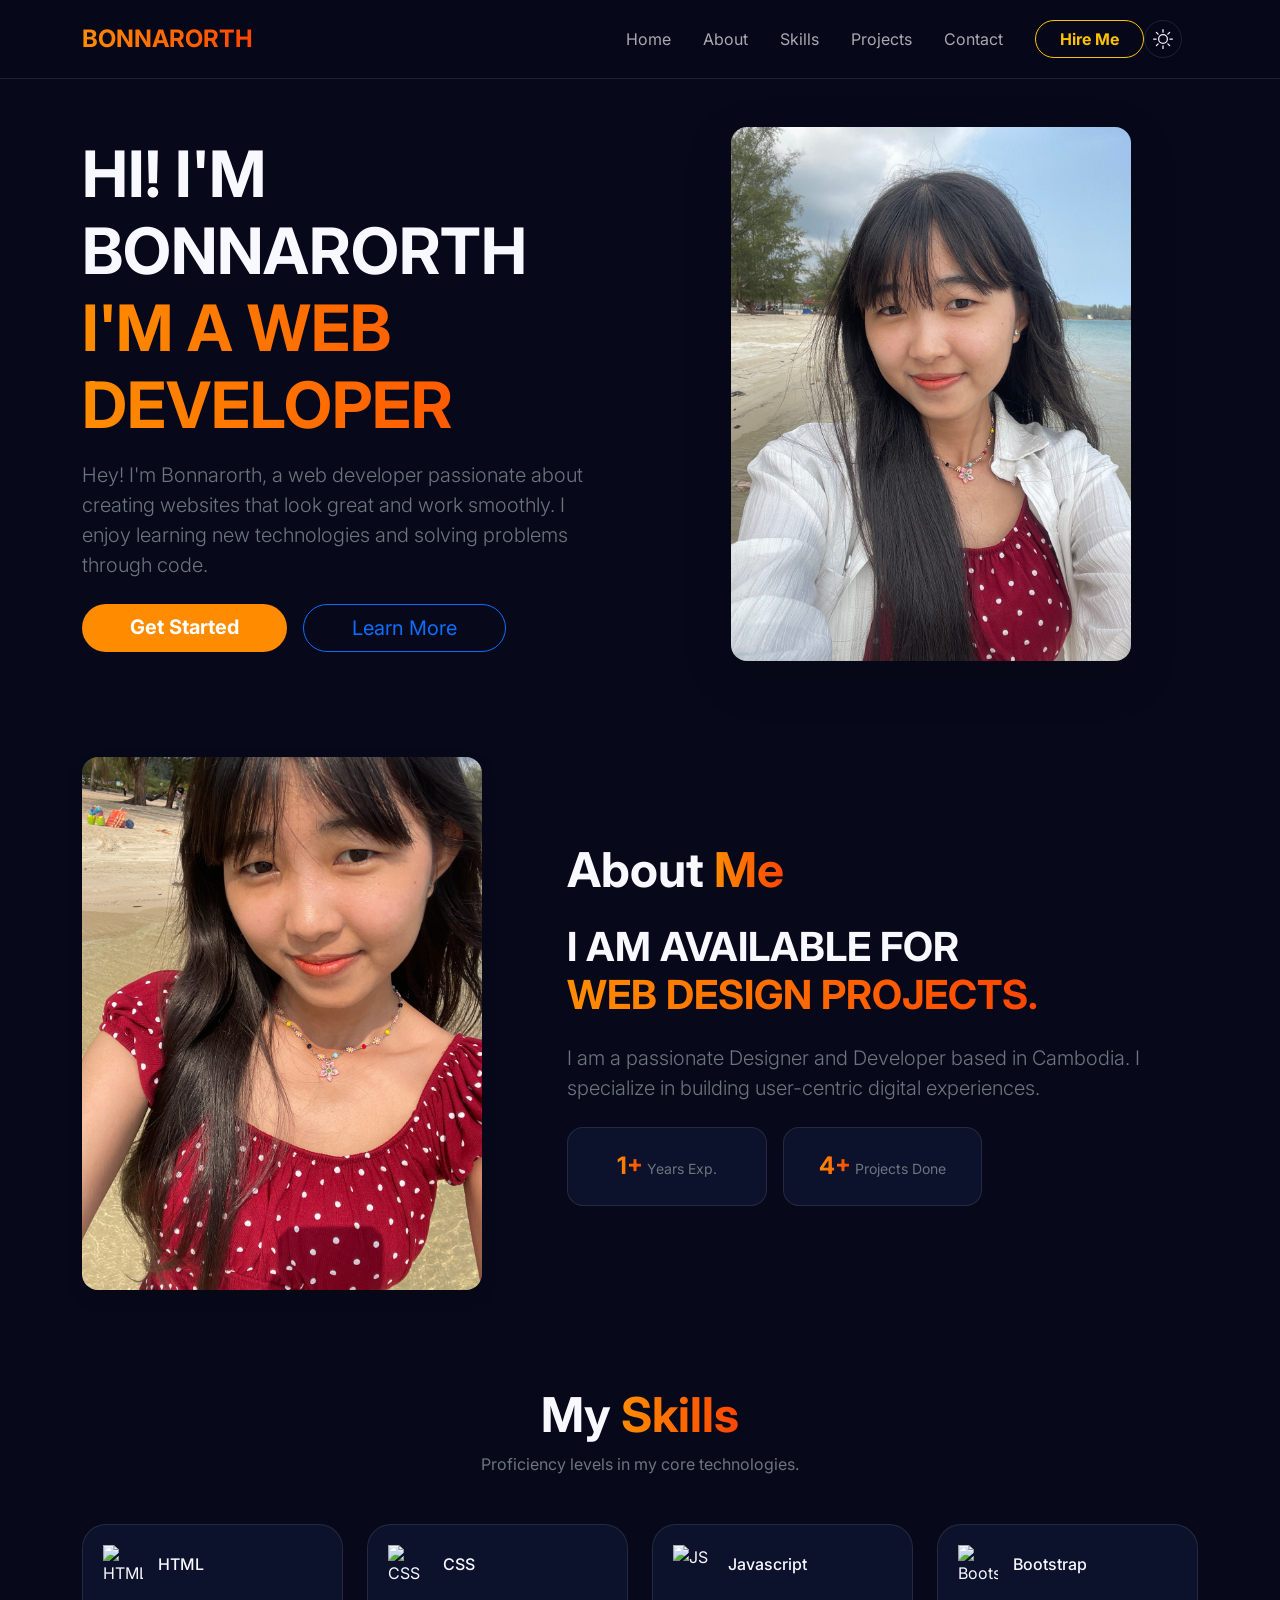
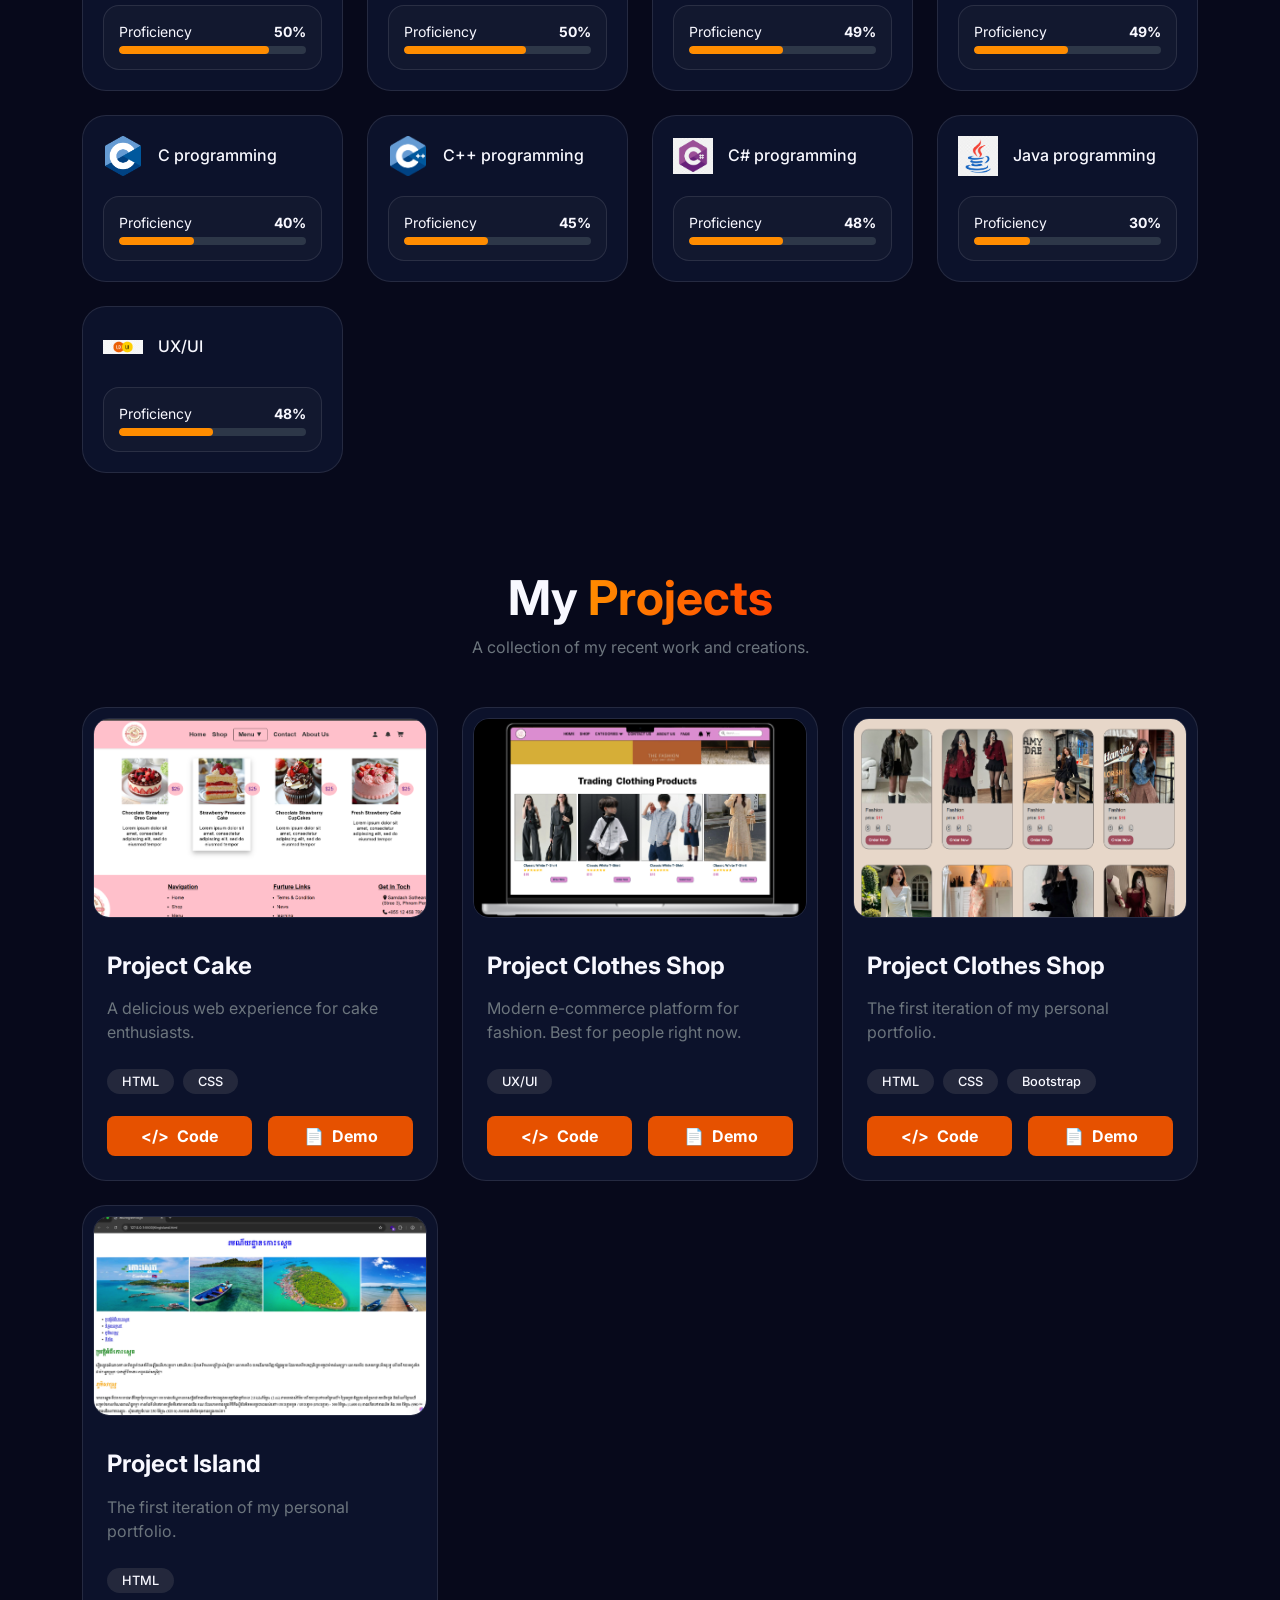
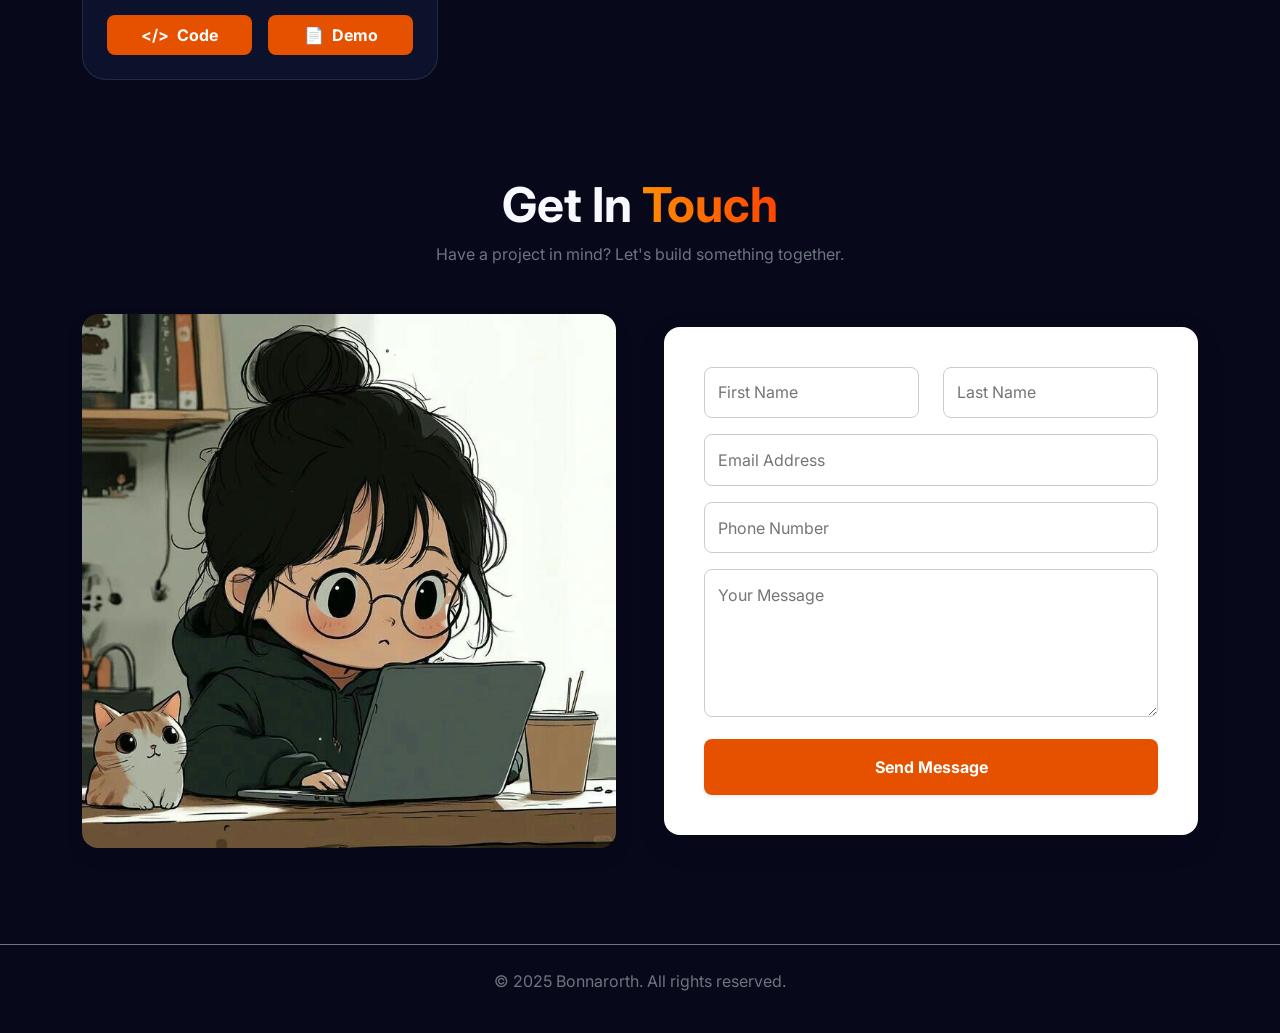
==== portfolio.html @ 2c01cbe7 "add file" ====
<!doctype html>
<html lang="en" data-bs-theme="dark">
  <head>
    <meta charset="UTF-8" />
    <meta name="viewport" content="width=device-width, initial-scale=1.0" />
    <title>Bonnarorth - Designer Portfolio</title>

    <!-- Load Bootstrap 5 CSS CDN -->
    <link
      href="https://cdn.jsdelivr.net/npm/bootstrap@5.3.3/dist/css/bootstrap.min.css"
      rel="stylesheet"
    />
    <link rel="stylesheet" href="./portfolio.css" />
  </head>
  <body>
    <header class="navbar-custom-style">
      <nav class="navbar navbar-expand-lg">
        <div class="container py-2">
          <a class="navbar-brand fs-4 fw-bold text-gradient" href="#home"
            >BONNARORTH</a
          >

          <div class="d-flex align-items-center ms-auto ms-lg-0 order-lg-2">
            <!-- Theme Toggle -->
            <button
              id="themeSwitcher"
              class="theme-toggle"
              title="Toggle Theme"
            >
              <svg
                id="themeIcon"
                xmlns="http://www.w3.org/2000/svg"
                width="20"
                height="20"
                fill="currentColor"
                viewBox="0 0 16 16"
              >
                <path
                  d="M8 11a3 3 0 1 1 0-6 3 3 0 0 1 0 6zm0 1a4 4 0 1 0 0-8 4 4 0 0 0 0 8zM8 0a.5.5 0 0 1 .5.5v2a.5.5 0 0 1-1 0v-2A.5.5 0 0 1 8 0zm0 13a.5.5 0 0 1 .5.5v2a.5.5 0 0 1-1 0v-2A.5.5 0 0 1 8 13zm8-5a.5.5 0 0 1-.5.5h-2a.5.5 0 0 1 0-1h2a.5.5 0 0 1 .5.5zM3 8a.5.5 0 0 1-.5.5h-2a.5.5 0 0 1 0-1h2A.5.5 0 0 1 3 8zm10.657-5.657a.5.5 0 0 1 0 .707l-1.414 1.415a.5.5 0 1 1-.707-.708l1.414-1.414a.5.5 0 0 1 .707 0zm-9.193 9.193a.5.5 0 0 1 0 .707L3.05 13.657a.5.5 0 0 1-.707-.707l1.414-1.414a.5.5 0 0 1 .707 0zm9.193 2.121a.5.5 0 0 1-.707 0l-1.414-1.414a.5.5 0 0 1 .707-.707l1.414 1.414a.5.5 0 0 1 0 .707zM4.464 4.465a.5.5 0 0 1-.707 0L2.343 3.05a.5.5 0 1 1 .707-.707l1.414 1.414a.5.5 0 0 1 0 .708z"
                />
              </svg>
            </button>

            <button
              class="navbar-toggler"
              type="button"
              data-bs-toggle="collapse"
              data-bs-target="#navbarNav"
            >
              <span class="navbar-toggler-icon"></span>
            </button>
          </div>

          <div
            class="collapse navbar-collapse justify-content-end order-lg-1"
            id="navbarNav"
          >
            <ul class="navbar-nav gap-3">
              <li class="nav-item">
                <a class="nav-link" href="#home">Home</a>
              </li>
              <li class="nav-item">
                <a class="nav-link" href="#about">About</a>
              </li>
              <li class="nav-item">
                <a class="nav-link" href="#skills">Skills</a>
              </li>
              <li class="nav-item">
                <a class="nav-link" href="#projects">Projects</a>
              </li>
              <li class="nav-item">
                <a class="nav-link" href="#contact">Contact</a>
              </li>
            </ul>
            <a
              href="#contact"
              class="btn btn-outline-warning rounded-pill px-4 ms-lg-4 fw-bold"
              >Hire Me</a
            >
          </div>
        </div>
      </nav>
    </header>

    <main>
      <!-- Hero Section -->
      <section
        id="home"
        class="py-5"
        style="min-height: 70vh; display: flex; align-items: center"
      >
        <div class="container">
          <div class="row align-items-center g-5">
            <div class="col-lg-6 animate-fade-in">
              <h1 class="display-3 fw-bolder mb-3">
                HI! I'M BONNARORTH
                <br /><span class="text-gradient">I'M A WEB DEVELOPER</span>
              </h1>
              <p class="lead text-secondary mb-4">
                Hey! I'm Bonnarorth, a web developer passionate about creating
                websites that look great and work smoothly. I enjoy learning new
                technologies and solving problems through code.
              </p>
              <div class="d-flex gap-3">
                <a
                  href="#contact"
                  class="btn btn-warning btn-lg rounded-pill px-5 fw-bold"
                  style="background: #ff8c00; border: none; color: white"
                  >Get Started</a
                >
                <a
                  href="#about"
                  class="btn btn-outline-primary btn-lg rounded-pill px-5"
                  >Learn More</a
                >
              </div>
            </div>
            <div class="col-lg-6 text-center animate-fade-in">
              <img
                src="./photo/prof.jpeg"
                alt="Portrait"
                class="rounded-4 w-100 shadow-lg"
                style="max-width: 400px"
                onerror="this.src = 'https://placehold.co/400x400'"
              />
            </div>
          </div>
        </div>
      </section>

      <!-- About Me Section -->
      <section id="about" class="py-5">
        <div
          class="container"
          data-aos="fade-down"
          data-aos-easing="linear"
          data-aos-duration="1500"
        >
          <div class="row align-items-center g-5">
            <div class="col-lg-5 animate-fade-in">
              <img
                src="./photo/prof2.jpeg"
                class="img-fluid rounded-4 shadow"
                alt="About Me"
                width="400px"
              />
            </div>
            <div class="col-lg-7 animate-fade-in">
              <h2 class="display-5 fw-bold mb-4">
                About <span class="text-gradient">Me</span>
              </h2>
              <h2 class="display-6 fw-bold mb-4">
                I AM AVAILABLE FOR
                <span class="text-gradient">WEB DESIGN PROJECTS.</span>
              </h2>
              <p class="lead text-secondary mb-4">
                I am a passionate Designer and Developer based in Cambodia. I
                specialize in building user-centric digital experiences.
              </p>
              <div class="row g-3">
                <div class="col-6 col-md-4">
                  <div class="stat-card">
                    <h4 class="fw-bold text-gradient mb-0">1+</h4>
                    <small class="text-secondary">Years Exp.</small>
                  </div>
                </div>
                <div class="col-6 col-md-4">
                  <div class="stat-card">
                    <h4 class="fw-bold text-gradient mb-0">4+</h4>
                    <small class="text-secondary">Projects Done</small>
                  </div>
                </div>
              </div>
            </div>
          </div>
        </div>
      </section>

      <!-- Technical Skills Section -->
      <section id="skills" class="py-5">
        <div class="container">
          <div class="text-center mb-5 animate-fade-in">
            <h2 class="display-5 fw-bold">
              My <span class="text-gradient">Skills</span>
            </h2>
            <p class="text-secondary">
              Proficiency levels in my core technologies.
            </p>
          </div>
          <div class="row g-4">
            <!-- Skills Loop -->
            <div class="col-md-6 col-lg-3 animate-fade-in">
              <div class="skill-card-container">
                <div class="skill-header">
                  <img
                    src="https://cdn.jsdelivr.net/gh/devicons/devicon/icons/html5/html5-original.svg"
                    class="skill-icon"
                    alt="HTML"
                  />
                  <h3 class="skill-title fs-6 m-0">HTML</h3>
                </div>
                <div class="proficiency-box">
                  <div class="d-flex justify-content-between mb-1">
                    <small>Proficiency</small>
                    <small class="proficiency-value fw-bold" data-target="80"
                      >0%</small
                    >
                  </div>
                  <div class="custom-progress">
                    <div class="custom-progress-bar" style="width: 0%"></div>
                  </div>
                </div>
              </div>
            </div>
            <!-- CSS -->
            <div class="col-md-6 col-lg-3 animate-fade-in">
              <div class="skill-card-container">
                <div class="skill-header">
                  <img
                    src="https://cdn.jsdelivr.net/gh/devicons/devicon/icons/css3/css3-original.svg"
                    class="skill-icon"
                    alt="CSS"
                  />
                  <h3 class="skill-title fs-6 m-0">CSS</h3>
                </div>
                <div class="proficiency-box">
                  <div class="d-flex justify-content-between mb-1">
                    <small>Proficiency</small>
                    <small class="proficiency-value fw-bold" data-target="65"
                      >0%</small
                    >
                  </div>
                  <div class="custom-progress">
                    <div class="custom-progress-bar" style="width: 0%"></div>
                  </div>
                </div>
              </div>
            </div>
            <!-- JS -->
            <div class="col-md-6 col-lg-3 animate-fade-in">
              <div class="skill-card-container">
                <div class="skill-header">
                  <img
                    src="https://cdn.jsdelivr.net/gh/devicons/devicon/icons/javascript/javascript-original.svg"
                    class="skill-icon"
                    alt="JS"
                  />
                  <h3 class="skill-title fs-6 m-0">Javascript</h3>
                </div>
                <div class="proficiency-box">
                  <div class="d-flex justify-content-between mb-1">
                    <small>Proficiency</small>
                    <small class="proficiency-value fw-bold" data-target="50"
                      >0%</small
                    >
                  </div>
                  <div class="custom-progress">
                    <div class="custom-progress-bar" style="width: 0%"></div>
                  </div>
                </div>
              </div>
            </div>
            <!-- Bootstrap -->
            <div class="col-md-6 col-lg-3 animate-fade-in">
              <div class="skill-card-container">
                <div class="skill-header">
                  <img
                    src="https://cdn.jsdelivr.net/gh/devicons/devicon/icons/bootstrap/bootstrap-original.svg"
                    class="skill-icon"
                    alt="Bootstrap"
                  />
                  <h3 class="skill-title fs-6 m-0">Bootstrap</h3>
                </div>
                <div class="proficiency-box">
                  <div class="d-flex justify-content-between mb-1">
                    <small>Proficiency</small>
                    <small class="proficiency-value fw-bold" data-target="50"
                      >0%</small
                    >
                  </div>
                  <div class="custom-progress">
                    <div class="custom-progress-bar" style="width: 0%"></div>
                  </div>
                </div>
              </div>
            </div>
            <!-- C programming -->
            <div class="col-md-6 col-lg-3 animate-fade-in">
              <div class="skill-card-container">
                <div class="skill-header">
                  <img
                    src="./photo/C_Programming.png"
                    class="skill-icon"
                    alt="JS"
                  />
                  <h3 class="skill-title fs-6 m-0">C programming</h3>
                </div>
                <div class="proficiency-box">
                  <div class="d-flex justify-content-between mb-1">
                    <small>Proficiency</small>
                    <small class="proficiency-value fw-bold" data-target="40"
                      >0%</small
                    >
                  </div>
                  <div class="custom-progress">
                    <div class="custom-progress-bar" style="width: 0%"></div>
                  </div>
                </div>
              </div>
            </div>
            <!-- c++ programming -->
            <div class="col-md-6 col-lg-3 animate-fade-in">
              <div class="skill-card-container">
                <div class="skill-header">
                  <img
                    src="./photo/ISO_C++.png"
                    class="skill-icon"
                    alt="Bootstrap"
                  />
                  <h3 class="skill-title fs-6 m-0">C++ programming</h3>
                </div>
                <div class="proficiency-box">
                  <div class="d-flex justify-content-between mb-1">
                    <small>Proficiency</small>
                    <small class="proficiency-value fw-bold" data-target="45"
                      >0%</small
                    >
                  </div>
                  <div class="custom-progress">
                    <div class="custom-progress-bar" style="width: 0%"></div>
                  </div>
                </div>
              </div>
            </div>
            <!-- C# programming -->
            <div class="col-md-6 col-lg-3 animate-fade-in">
              <div class="skill-card-container">
                <div class="skill-header">
                  <img
                    src="./photo/png-clipart-c-programming-language-logo-.png"
                    class="skill-icon"
                    alt="JS"
                  />
                  <h3 class="skill-title fs-6 m-0">C# programming</h3>
                </div>
                <div class="proficiency-box">
                  <div class="d-flex justify-content-between mb-1">
                    <small>Proficiency</small>
                    <small class="proficiency-value fw-bold" data-target="50"
                      >0%</small
                    >
                  </div>
                  <div class="custom-progress">
                    <div class="custom-progress-bar" style="width: 0%"></div>
                  </div>
                </div>
              </div>
            </div>
            <!-- Java programming -->
            <div class="col-md-6 col-lg-3 animate-fade-in">
              <div class="skill-card-container">
                <div class="skill-header">
                  <img
                    src="./photo/java-text.png"
                    class="skill-icon"
                    alt="Bootstrap"
                  />
                  <h3 class="skill-title fs-6 m-0">Java programming</h3>
                </div>
                <div class="proficiency-box">
                  <div class="d-flex justify-content-between mb-1">
                    <small>Proficiency</small>
                    <small class="proficiency-value fw-bold" data-target="30"
                      >0%</small
                    >
                  </div>
                  <div class="custom-progress">
                    <div class="custom-progress-bar" style="width: 0%"></div>
                  </div>
                </div>
              </div>
            </div>
            <!--UX/UI-->
            <div class="col-md-6 col-lg-3 animate-fade-in">
              <div class="skill-card-container">
                <div class="skill-header">
                  <img
                    src="./photo/UI.png"
                    class="skill-icon"
                    alt="Bootstrap"
                  />
                  <h3 class="skill-title fs-6 m-0">UX/UI</h3>
                </div>
                <div class="proficiency-box">
                  <div class="d-flex justify-content-between mb-1">
                    <small>Proficiency</small>
                    <small class="proficiency-value fw-bold" data-target="50"
                      >0%</small
                    >
                  </div>
                  <div class="custom-progress">
                    <div class="custom-progress-bar" style="width: 0%"></div>
                  </div>
                </div>
              </div>
            </div>
          </div>
        </div>
      </section>

      <!-- My Projects Section -->
      <section id="projects" class="py-5">
        <div class="container">
          <div class="text-center mb-5 animate-fade-in">
            <h2 class="display-5 fw-bold">
              My <span class="text-gradient">Projects</span>
            </h2>
            <p class="text-secondary">
              A collection of my recent work and creations.
            </p>
          </div>

          <div class="row g-4">
            <!-- Project 1 -->
            <div class="col-md-4 animate-fade-in">
              <div class="project-card">
                <div class="project-img-container">
                  <img
                    src="./photo/program1.png"
                    class="project-img"
                    alt="Project Cake"
                  />
                </div>
                <div class="project-body">
                  <h4 class="fw-bold mb-3">Project Cake</h4>
                  <p class="text-secondary mb-4">
                    A delicious web experience for cake enthusiasts.
                  </p>
                  <div class="mb-4">
                    <span class="tag-pill">HTML</span>
                    <span class="tag-pill">CSS</span>
                  </div>
                  <div class="d-flex gap-3">
                    <a href="#" class="btn-project text-decoration-none"
                      ><span>&lt;/&gt;</span> Code</a
                    >
                    <a href="#" class="btn-project text-decoration-none"
                      ><span>&#128196;</span> Demo</a
                    >
                  </div>
                </div>
              </div>
            </div>

            <!-- Project 2 -->
            <div class="col-md-4 animate-fade-in">
              <div class="project-card">
                <div class="project-img-container">
                  <img
                    src="./photo/UI02.png"
                    class="project-img"
                    alt="Project Clothes Shop"
                  />
                </div>
                <div class="project-body">
                  <h4 class="fw-bold mb-3">Project Clothes Shop</h4>
                  <p class="text-secondary mb-4">
                    Modern e-commerce platform for fashion. Best for people
                    right now.
                  </p>
                  <div class="mb-4">
                    <span class="tag-pill">UX/UI</span>
                  </div>
                  <div class="d-flex gap-3">
                    <a href="#" class="btn-project text-decoration-none"
                      ><span>&lt;/&gt;</span> Code</a
                    >
                    <a href="#" class="btn-project text-decoration-none"
                      ><span>&#128196;</span> Demo</a
                    >
                  </div>
                </div>
              </div>
            </div>

            <!-- Project 3 -->
            <div class="col-md-4 animate-fade-in">
              <div class="project-card">
                <div class="project-img-container">
                  <img
                    src="./photo/program2.png"
                    class="project-img"
                    alt="Project Portfolio"
                  />
                </div>
                <div class="project-body">
                  <h4 class="fw-bold mb-3">Project Clothes Shop</h4>
                  <p class="text-secondary mb-4">
                    The first iteration of my personal portfolio.
                  </p>
                  <div class="mb-4">
                    <span class="tag-pill">HTML</span>
                    <span class="tag-pill">CSS</span>
                    <span class="tag-pill">Bootstrap</span>
                  </div>
                  <div class="d-flex gap-3">
                    <a href="#" class="btn-project text-decoration-none"
                      ><span>&lt;/&gt;</span> Code</a
                    >
                    <a href="#" class="btn-project text-decoration-none"
                      ><span>&#128196;</span> Demo</a
                    >
                  </div>
                </div>
              </div>
            </div>

            <!-- Project 4 -->
            <div class="col-md-4 animate-fade-in">
              <div class="project-card">
                <div class="project-img-container">
                  <img
                    src="./photo/Island.jpeg"
                    class="project-img"
                    alt="Project Portfolio"
                  />
                </div>
                <div class="project-body">
                  <h4 class="fw-bold mb-3">Project Island</h4>
                  <p class="text-secondary mb-4">
                    The first iteration of my personal portfolio.
                  </p>
                  <div class="mb-4">
                    <span class="tag-pill">HTML</span>
                  </div>
                  <div class="d-flex gap-3">
                    <a
                      href="https://github.com/engbonnaroth-crypto/View_Island.git"
                      class="btn-project text-decoration-none"
                      ><span>&lt;/&gt;</span> Code</a
                    >
                    <a href="#" class="btn-project text-decoration-none"
                      ><span>&#128196;</span> Demo</a
                    >
                  </div>
                </div>
              </div>
            </div>
          </div>
        </div>
      </section>

      <!-- Get In Touch Section -->
      <section id="contact" class="py-5">
        <div class="container">
          <div class="text-center mb-5 animate-fade-in">
            <h2 class="display-5 fw-bold">
              Get In <span class="text-gradient">Touch</span>
            </h2>
            <p class="text-secondary">
              Have a project in mind? Let's build something together.
            </p>
          </div>
          <div class="row g-5 align-items-center">
            <div class="col-lg-6 animate-fade-in">
              <img
                src="./photo/contact_pf.jpg"
                alt="Contact Illustration"
                class="contact-illustration shadow"
                width="400px"
              />
            </div>
            <div class="col-lg-6 animate-fade-in">
              <div class="contact-container">
                <form>
                  <div class="row">
                    <div class="col-md-6">
                      <input type="text" id="fname" placeholder="First Name" />
                    </div>
                    <div class="col-md-6">
                      <input type="text" id="lname" placeholder="Last Name" />
                    </div>
                  </div>
                  <input type="email" id="temail" placeholder="Email Address" />
                  <input type="text" id="tphone" placeholder="Phone Number" />
                  <textarea
                    rows="5"
                    id="tmessage"
                    placeholder="Your Message"
                  ></textarea>
                  <button
                    type="button"
                    onclick="send()"
                    class="btn btn-send-message shadow-sm"
                  >
                    Send Message
                  </button>
                </form>
              </div>
            </div>
          </div>
        </div>
      </section>
    </main>

    <footer class="py-4 border-top border-secondary mt-5">
      <div class="container text-center text-secondary">
        <p>&copy; 2025 Bonnarorth. All rights reserved.</p>
      </div>
    </footer>

    <script src="https://cdn.jsdelivr.net/npm/bootstrap@5.3.3/dist/js/bootstrap.bundle.min.js"></script>
    <script src="./portfolio.js"></script>
  </body>
  <script>
    AOS.init();
  </script>
</html>
---- portfolio.css ----
@import url("https://fonts.googleapis.com/css2?family=Inter:wght@100..900&display=swap");

:root {
  /* Dark Theme Defaults */
  --bs-body-bg: #07091b;
  --bs-body-color: #f8f8ff;
  --secondary-bg-custom: #0c122b;
  --accent-color: #d35400;
  --card-border: rgba(255, 255, 255, 0.1);
  --nav-bg: rgba(7, 9, 27, 0.9);
  --contact-form-bg: #ffffff;
  --contact-form-text: #333333;
}

[data-bs-theme="light"] {
  --bs-body-bg: #f8f9fa;
  --bs-body-color: #1a1a1a;
  --secondary-bg-custom: #ffffff;
  --card-border: rgba(0, 0, 0, 0.1);
  --nav-bg: rgba(248, 249, 250, 0.9);
  --contact-form-bg: #f0f2f5;
}

body {
  font-family: "Inter", sans-serif;
  background-color: var(--bs-body-bg);
  color: var(--bs-body-color);
  line-height: 1.5;
  scroll-behavior: smooth;
  transition:
    background-color 0.3s ease,
    color 0.3s ease;
}

/* Standard Sticky Navbar */
.navbar-custom-style {
  position: sticky;
  top: 0;
  width: 100%;
  z-index: 2000;
  background-color: var(--nav-bg);
  backdrop-filter: blur(15px);
  border-bottom: 1px solid var(--card-border);
  transition: background-color 0.3s ease;
}

section[id] {
  scroll-margin-top: 80px;
}

/* Theme Toggle Button */
.theme-toggle {
  cursor: pointer;
  padding: 8px;
  border-radius: 50%;
  display: flex;
  align-items: center;
  justify-content: center;
  border: 1px solid var(--card-border);
  background: transparent;
  color: var(--bs-body-color);
  margin-right: 1rem;
  transition: all 0.3s ease;
}

.theme-toggle:hover {
  background: rgba(255, 140, 0, 0.1);
}

/* Skill Card Styles */
.skill-card-container {
  background: var(--secondary-bg-custom);
  border: 1px solid var(--card-border);
  border-radius: 1.5rem;
  padding: 20px;
  height: 100%;
  transition:
    transform 0.3s ease,
    background-color 0.3s ease;
}

.skill-header {
  display: flex;
  align-items: center;
  gap: 15px;
  margin-bottom: 20px;
}

.skill-icon {
  width: 40px;
  height: 40px;
  object-fit: contain;
}

.proficiency-box {
  background: rgba(128, 128, 128, 0.05);
  border: 1px solid var(--card-border);
  border-radius: 1rem;
  padding: 15px;
}

.custom-progress {
  height: 8px;
  background-color: #2d3748;
  border-radius: 10px;
  overflow: hidden;
}

.custom-progress-bar {
  height: 100%;
  background-color: #ff8c00;
  width: 0%;
  transition: width 1.5s ease-in-out;
  border-radius: 10px;
}

/* Project Card Styles */
.project-card {
  background: var(--secondary-bg-custom);
  border: 1px solid var(--card-border);
  border-radius: 1.5rem;
  overflow: hidden;
  transition:
    transform 0.3s ease,
    background-color 0.3s ease;
  height: 100%;
}

.project-card:hover {
  transform: translateY(-5px);
}

.project-img-container {
  padding: 10px;
}

.project-img {
  width: 100%;
  border-radius: 1rem;
  border: 1px solid var(--card-border);
  height: 200px;
  object-fit: cover;
}

.project-body {
  padding: 1.5rem;
}

.tag-pill {
  background-color: rgba(128, 128, 128, 0.2);
  color: var(--bs-body-color);
  padding: 5px 15px;
  border-radius: 50px;
  font-size: 0.8rem;
  margin-right: 5px;
  font-weight: 500;
}

.btn-project {
  background-color: #e65100;
  color: white;
  border: none;
  padding: 8px 20px;
  border-radius: 0.5rem;
  font-weight: bold;
  display: flex;
  align-items: center;
  justify-content: center;
  gap: 8px;
  flex: 1;
  transition: opacity 0.3s;
}

.btn-project:hover {
  opacity: 0.9;
  color: white;
}

/* Contact Form Styles */
.contact-container {
  background: var(--contact-form-bg);
  padding: 2.5rem;
  border-radius: 1rem;
  box-shadow: 0 10px 30px rgba(0, 0, 0, 0.1);
  color: var(--contact-form-text);
  transition: background-color 0.3s ease;
}

.contact-container input,
.contact-container textarea {
  border: 1px solid #ccc;
  border-radius: 0.5rem;
  padding: 0.8rem;
  margin-bottom: 1rem;
  width: 100%;
  background: #fff;
  color: #333;
}

.btn-send-message {
  background-color: #e65100;
  color: white;
  border: none;
  width: 100%;
  padding: 1rem;
  font-weight: bold;
  border-radius: 0.5rem;
}

.contact-illustration {
  width: 100%;
  border-radius: 1rem;
}

/* General UI Elements */
.text-gradient {
  background-image: linear-gradient(90deg, #ff8c00, #ff4500);
  background-clip: text;
  -webkit-background-clip: text;
  color: transparent;
  -webkit-text-fill-color: transparent;
  display: inline-block;
}

.stat-card {
  background: var(--secondary-bg-custom);
  border-radius: 1rem;
  padding: 1.5rem;
  border: 1px solid var(--card-border);
  text-align: center;
  transition: background-color 0.3s ease;
}

.animate-fade-in {
  opacity: 0;
  transform: translateY(20px);
  transition: 0.8s ease-out;
}
.animate-slide-up {
  opacity: 1;
  transform: translateY(0);
}
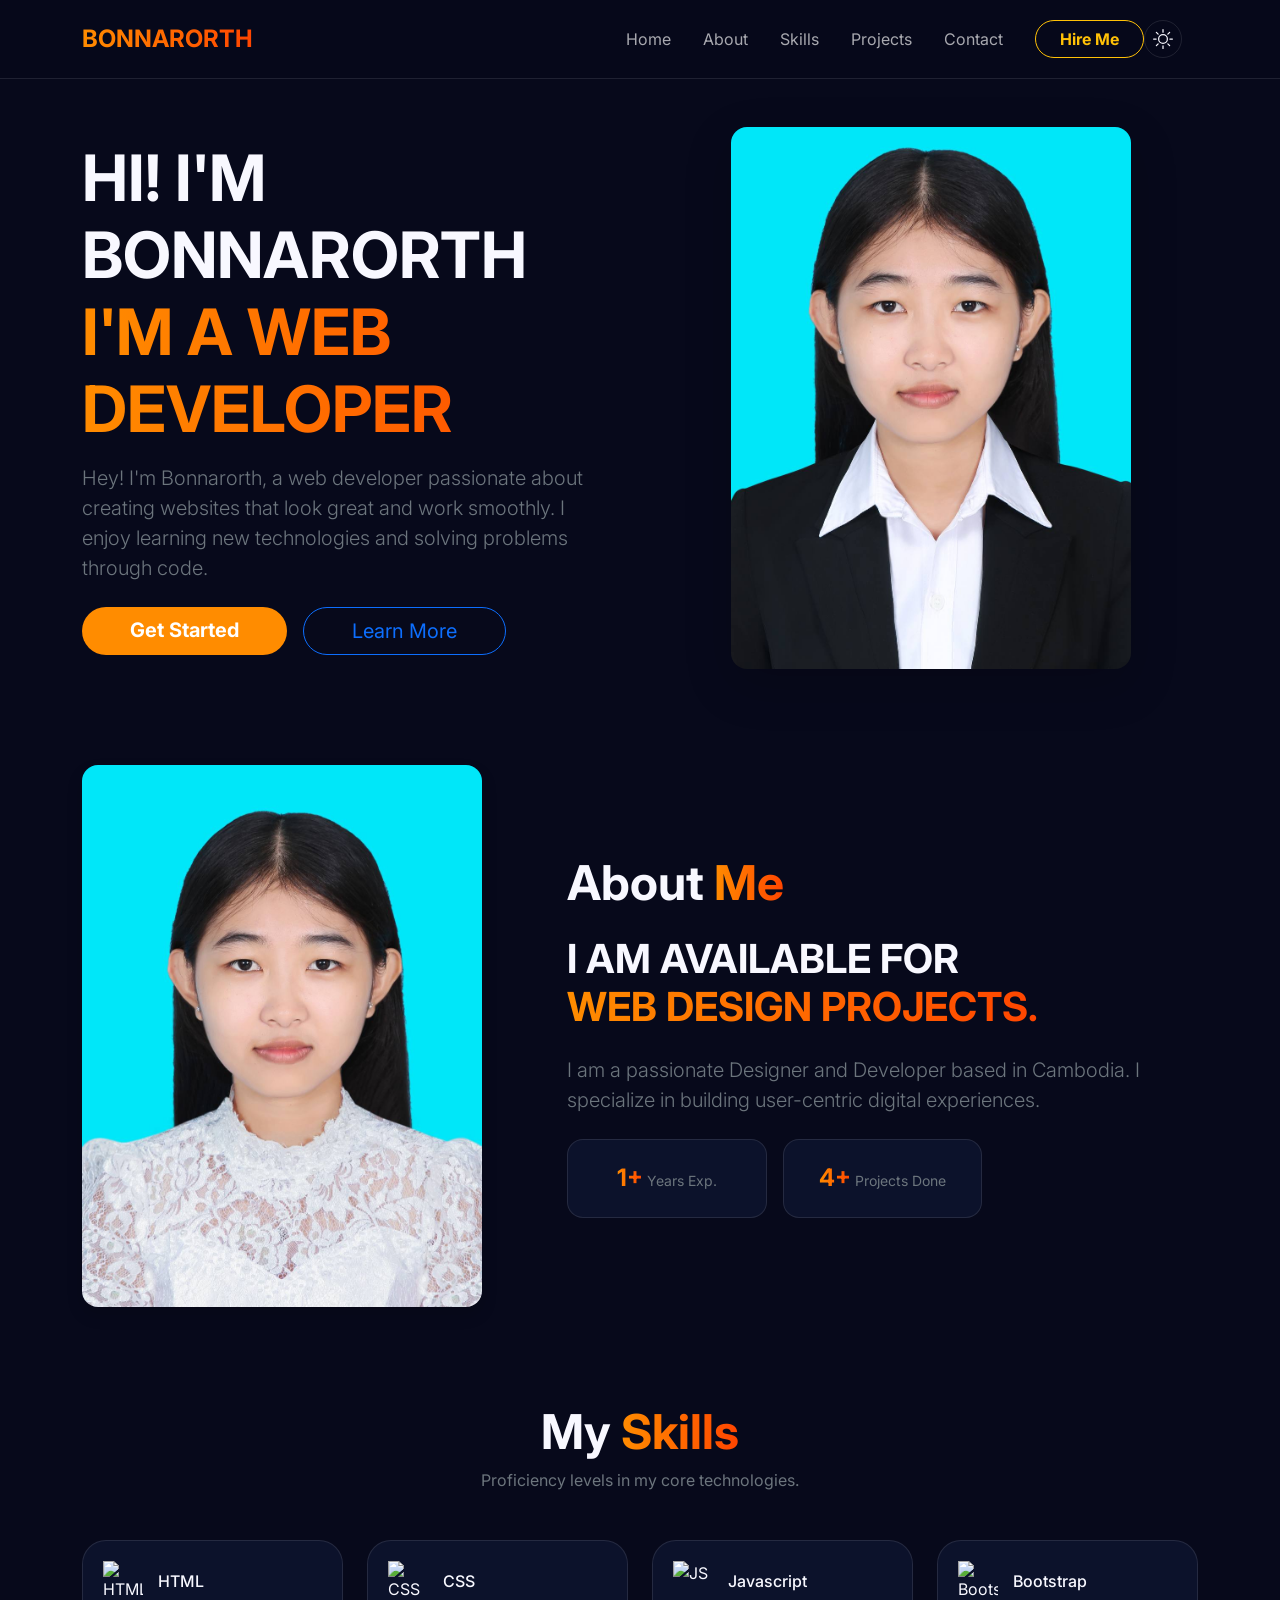
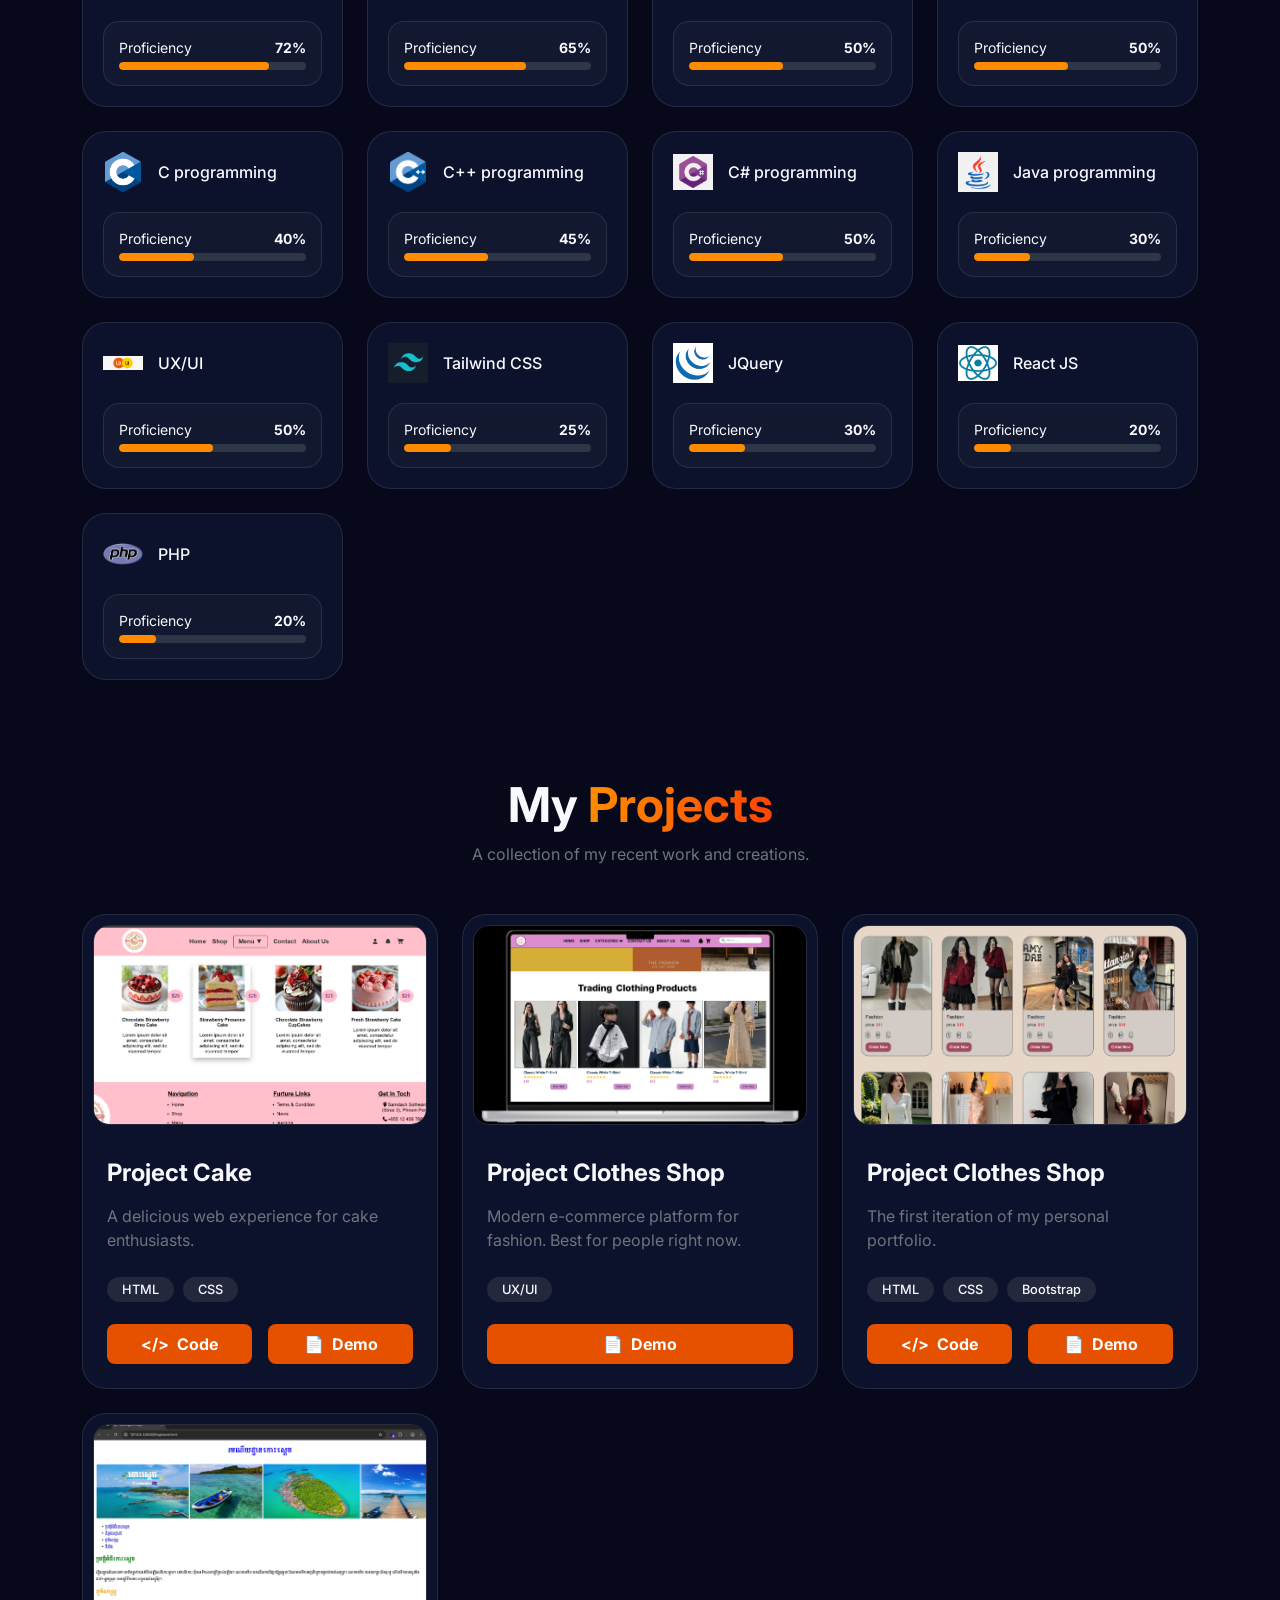
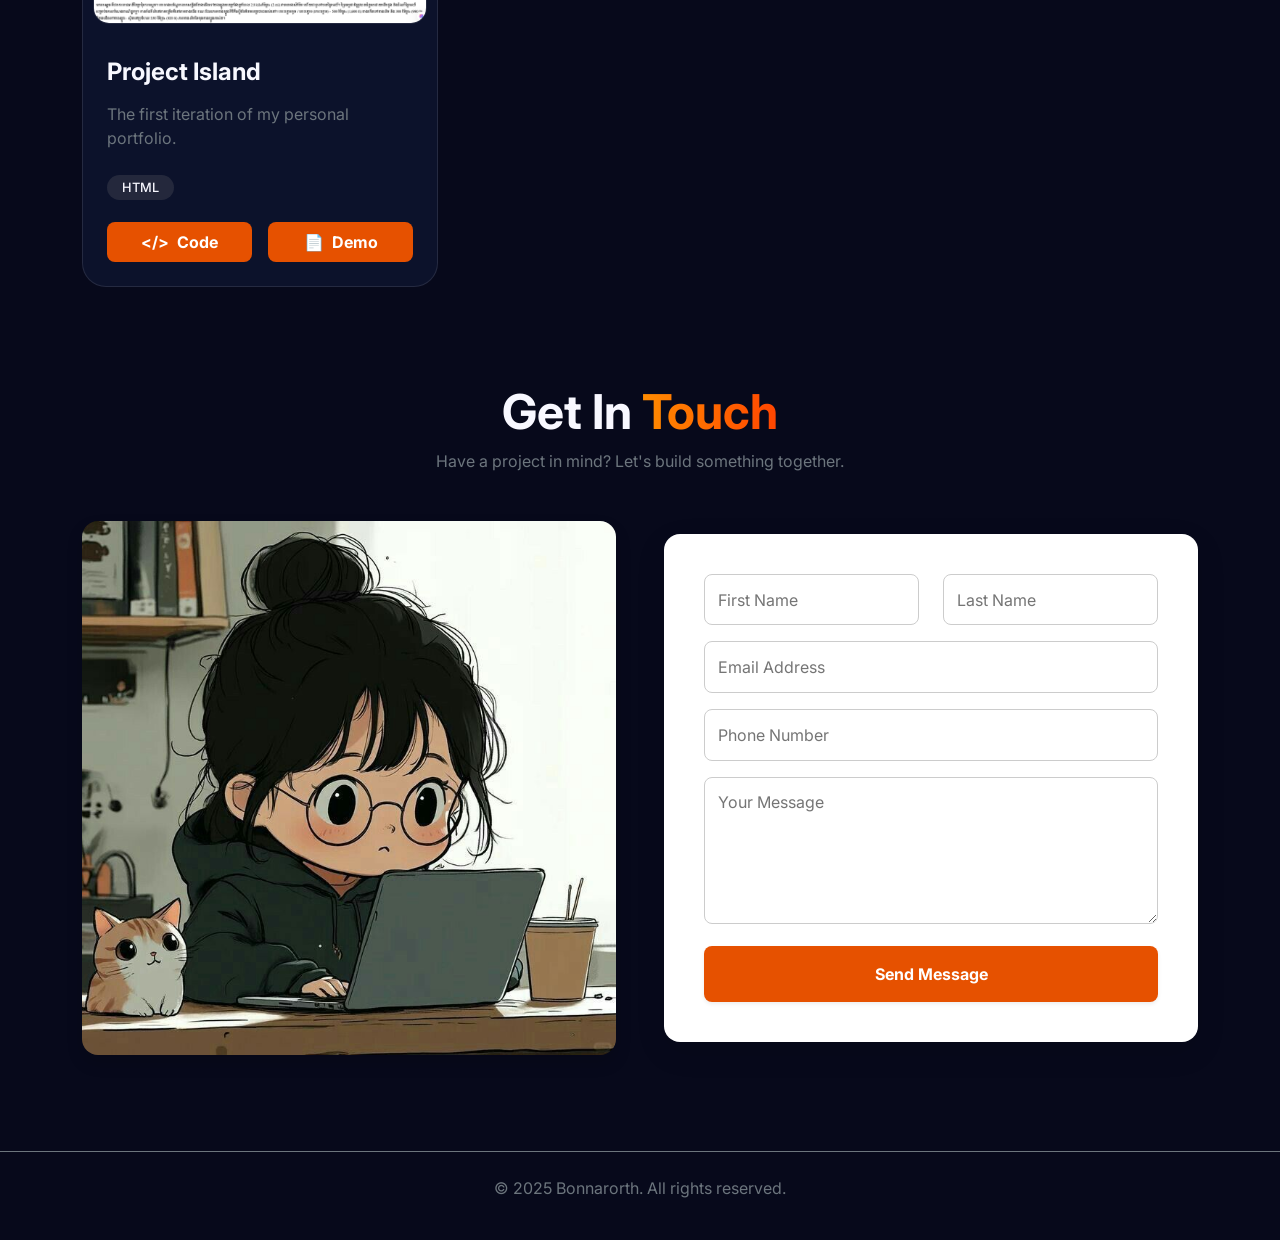
==== commit 39eca5b3: "update more" ====
--- a/portfolio.html
+++ b/portfolio.html
@@ -4,8 +4,6 @@
     <meta charset="UTF-8" />
     <meta name="viewport" content="width=device-width, initial-scale=1.0" />
     <title>Bonnarorth - Designer Portfolio</title>
-
-    <!-- Load Bootstrap 5 CSS CDN -->
     <link
       href="https://cdn.jsdelivr.net/npm/bootstrap@5.3.3/dist/css/bootstrap.min.css"
       rel="stylesheet"
@@ -21,7 +19,6 @@
           >
 
           <div class="d-flex align-items-center ms-auto ms-lg-0 order-lg-2">
-            <!-- Theme Toggle -->
             <button
               id="themeSwitcher"
               class="theme-toggle"
@@ -83,7 +80,6 @@
     </header>
 
     <main>
-      <!-- Hero Section -->
       <section
         id="home"
         class="py-5"
@@ -117,7 +113,7 @@
             </div>
             <div class="col-lg-6 text-center animate-fade-in">
               <img
-                src="./photo/prof.jpeg"
+                src="./photo/pf3.jpg"
                 alt="Portrait"
                 class="rounded-4 w-100 shadow-lg"
                 style="max-width: 400px"
@@ -139,7 +135,7 @@
           <div class="row align-items-center g-5">
             <div class="col-lg-5 animate-fade-in">
               <img
-                src="./photo/prof2.jpeg"
+                src="./photo/pf4.jpg"
                 class="img-fluid rounded-4 shadow"
                 alt="About Me"
                 width="400px"
@@ -404,6 +400,102 @@
                 </div>
               </div>
             </div>
+            <!-- Tailwind   -->
+            <div class="col-md-6 col-lg-3 animate-fade-in">
+              <div class="skill-card-container">
+                <div class="skill-header">
+                  <img
+                    src="./photo/tailwind.png"
+                    class="skill-icon"
+                    alt="Bootstrap"
+                  />
+                  <h3 class="skill-title fs-6 m-0">Tailwind CSS</h3>
+                </div>
+                <div class="proficiency-box">
+                  <div class="d-flex justify-content-between mb-1">
+                    <small>Proficiency</small>
+                    <small class="proficiency-value fw-bold" data-target="25"
+                      >0%</small
+                    >
+                  </div>
+                  <div class="custom-progress">
+                    <div class="custom-progress-bar" style="width: 0%"></div>
+                  </div>
+                </div>
+              </div>
+            </div>
+            <!-- Jquery -->
+            <div class="col-md-6 col-lg-3 animate-fade-in">
+              <div class="skill-card-container">
+                <div class="skill-header">
+                  <img
+                    src="./photo/Jquery.png"
+                    class="skill-icon"
+                    alt="Bootstrap"
+                  />
+                  <h3 class="skill-title fs-6 m-0">JQuery</h3>
+                </div>
+                <div class="proficiency-box">
+                  <div class="d-flex justify-content-between mb-1">
+                    <small>Proficiency</small>
+                    <small class="proficiency-value fw-bold" data-target="30"
+                      >0%</small
+                    >
+                  </div>
+                  <div class="custom-progress">
+                    <div class="custom-progress-bar" style="width: 0%"></div>
+                  </div>
+                </div>
+              </div>
+            </div>
+            <!-- ReactJS -->
+            <div class="col-md-6 col-lg-3 animate-fade-in">
+              <div class="skill-card-container">
+                <div class="skill-header">
+                  <img
+                    src="./photo/React.png"
+                    class="skill-icon"
+                    alt="Bootstrap"
+                  />
+                  <h3 class="skill-title fs-6 m-0">React JS</h3>
+                </div>
+                <div class="proficiency-box">
+                  <div class="d-flex justify-content-between mb-1">
+                    <small>Proficiency</small>
+                    <small class="proficiency-value fw-bold" data-target="20"
+                      >0%</small
+                    >
+                  </div>
+                  <div class="custom-progress">
+                    <div class="custom-progress-bar" style="width: 0%"></div>
+                  </div>
+                </div>
+              </div>
+            </div>
+            <!-- PHP -->
+            <div class="col-md-6 col-lg-3 animate-fade-in">
+              <div class="skill-card-container">
+                <div class="skill-header">
+                  <img
+                    src="./photo/php.png"
+                    class="skill-icon"
+                    alt="Bootstrap"
+                  />
+                  <h3 class="skill-title fs-6 m-0">PHP</h3>
+                </div>
+                <div class="proficiency-box">
+                  <div class="d-flex justify-content-between mb-1">
+                    <small>Proficiency</small>
+                    <small class="proficiency-value fw-bold" data-target="20"
+                      >0%</small
+                    >
+                  </div>
+                  <div class="custom-progress">
+                    <div class="custom-progress-bar" style="width: 0%"></div>
+                  </div>
+                </div>
+              </div>
+            </div>
           </div>
         </div>
       </section>
@@ -441,7 +533,9 @@
                     <span class="tag-pill">CSS</span>
                   </div>
                   <div class="d-flex gap-3">
-                    <a href="#" class="btn-project text-decoration-none"
+                    <a
+                      href="https://github.com/engbonnaroth-crypto/Cake.git"
+                      class="btn-project text-decoration-none"
                       ><span>&lt;/&gt;</span> Code</a
                     >
                     <a href="#" class="btn-project text-decoration-none"
@@ -472,10 +566,12 @@
                     <span class="tag-pill">UX/UI</span>
                   </div>
                   <div class="d-flex gap-3">
-                    <a href="#" class="btn-project text-decoration-none"
+                    <!-- <a href="#" class="btn-project text-decoration-none"
                       ><span>&lt;/&gt;</span> Code</a
-                    >
-                    <a href="#" class="btn-project text-decoration-none"
+                    > -->
+                    <a
+                      href="https://www.figma.com/design/953SrYDjDoA20WZCeLUqek/Mini-project-team?node-id=53-305&m=dev&t=M5qMQCleB4yTEvQC-1"
+                      class="btn-project text-decoration-none"
                       ><span>&#128196;</span> Demo</a
                     >
                   </div>
@@ -504,7 +600,9 @@
                     <span class="tag-pill">Bootstrap</span>
                   </div>
                   <div class="d-flex gap-3">
-                    <a href="#" class="btn-project text-decoration-none"
+                    <a
+                      href="https://github.com/engbonnaroth-crypto/Fashion.git"
+                      class="btn-project text-decoration-none"
                       ><span>&lt;/&gt;</span> Code</a
                     >
                     <a href="#" class="btn-project text-decoration-none"
